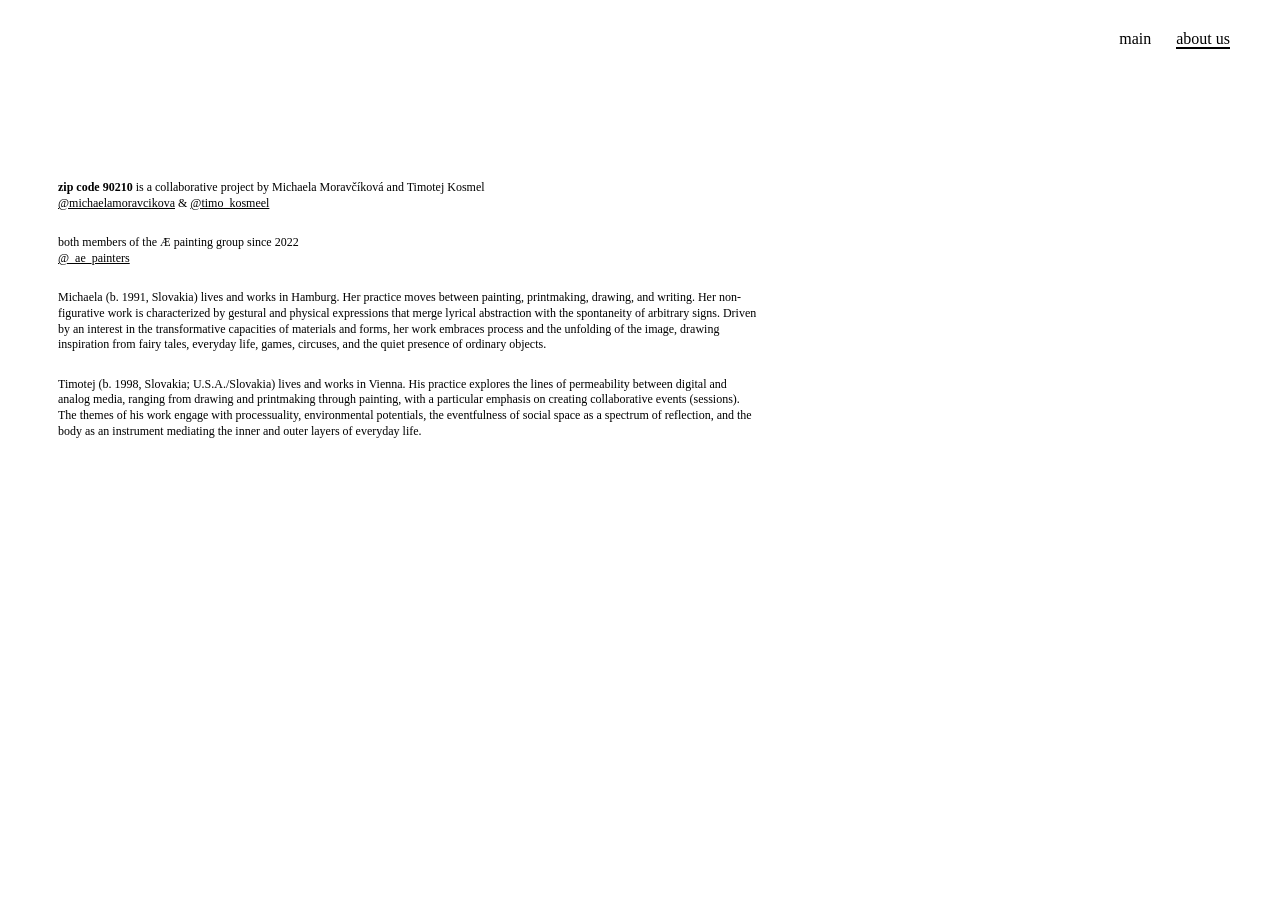
==== about.html @ baa7c712 "Add files via upload" ====
<!DOCTYPE html>
<html lang="en">
<head>
    <meta charset="UTF-8">
    <link rel="stylesheet" href="styles.css">
    <title>about us</title>
</head>
<body>

<ul class="top-right-links">
    <li><a href="index.html">main</a></li>
    <li><a href="about.html" class="current">about us</a></li>
</ul>

<div class="about-content">
    <p>
        <strong>zip code 90210</strong> is a collaborative project by Michaela Moravčíková and Timotej Kosmel<br>
        <a href="https://www.instagram.com/michaelamoravcikova/" target="_blank">@michaelamoravcikova</a> &
        <a href="https://www.instagram.com/timo_kosmeel/" target="_blank">@timo_kosmeel</a>
    </p>

    <p>
        both members of the Æ painting group since 2022<br>
        <a href="https://www.instagram.com/_ae_painters/" target="_blank">@_ae_painters</a>
    </p>

    <p>
        Michaela (b. 1991, Slovakia) lives and works in Hamburg. Her practice moves between painting, printmaking, drawing, and writing. Her non-figurative work is characterized by gestural and physical expressions that merge lyrical abstraction with the spontaneity of arbitrary signs. Driven by an interest in the transformative capacities of materials and forms, her work embraces process and the unfolding of the image, drawing inspiration from fairy tales, everyday life, games, circuses, and the quiet presence of ordinary objects.
    </p>

    <p>
        Timotej (b. 1998, Slovakia; U.S.A./Slovakia) lives and works in Vienna. His practice explores the lines of permeability between digital and analog media, ranging from drawing and printmaking through painting, with a particular emphasis on creating collaborative events (sessions). The themes of his work engage with processuality, environmental potentials, the eventfulness of social space as a spectrum of reflection, and the body as an instrument mediating the inner and outer layers of everyday life.
    </p>
</div>
</body>

</html>
---- styles.css ----
a[href]{
    color:black;
    text-decoration: none;
    font-family: "Avenir Next";
}

a[href]:hover{
    opacity: 0.5;
}

li{
    color:black;
    text-decoration: none;
    font-family: "Avenir Next";
}

a.instagram-link {
    transition: all 0.3s ease;
    opacity: 0.25;
}

a.instagram-link:hover {
    opacity: 0.8;
    transform: scale(1.1);
}

ul.main-links-list{
    list-style-type: none;
    margin: 0;
    padding: 0;
    position: absolute;
    left: 50px;
    top: 75px;
}

ul.main-links-list a {
    text-decoration: underline;
}

nav.notebooks-nav ul.main-links-list{
    list-style-type: none;
    margin: 0;
    padding: 0;
    position: absolute;
    left: 200px;
    top: 168px;
}

div.main-nav-div{
    position: sticky;
    top: 0;
    height: 150px;
}

div.main-nav-div a.current{
    border-bottom: 2px solid black;
}

.zc-text {
    position: absolute;
    left: 50px;
    top: 10px;
    font-family: "Academy Engraved LET";
}

.pdf-container-right {
    position: absolute;
    right: 200px;
    top: 150px;
    width: 50%;
    height: 100vh;
    padding: 2em;
    
}

.pdf-container-right embed {
    border: none;
}


ul.top-right-links {
    list-style: none;
    margin: 0;
    padding: 0;
    position: absolute;
    top: 30px;
    right: 50px;
    display: flex;
    gap: 25px;
}

ul.top-right-links li {
    margin: 0;
}

ul.top-right-links a {
    text-decoration: none;
    color: black;
    font-family: "Avenir Next";
}

ul.top-right-links a:hover {
    opacity: 0.5;
}

ul.top-right-links a.current{
    border-bottom: 2px solid black;
}

.about-content {
    max-width: 700px;
    margin-top: 180px;
    margin-left: 50px;
    margin-bottom: 80px;

    font-family: "Avenir Next";
    font-size: 12px;
    line-height: 1.3;
    color: black;
}

.about-content p {
    margin-bottom: 2em;
}

.about-content a {
    text-decoration: underline;
}
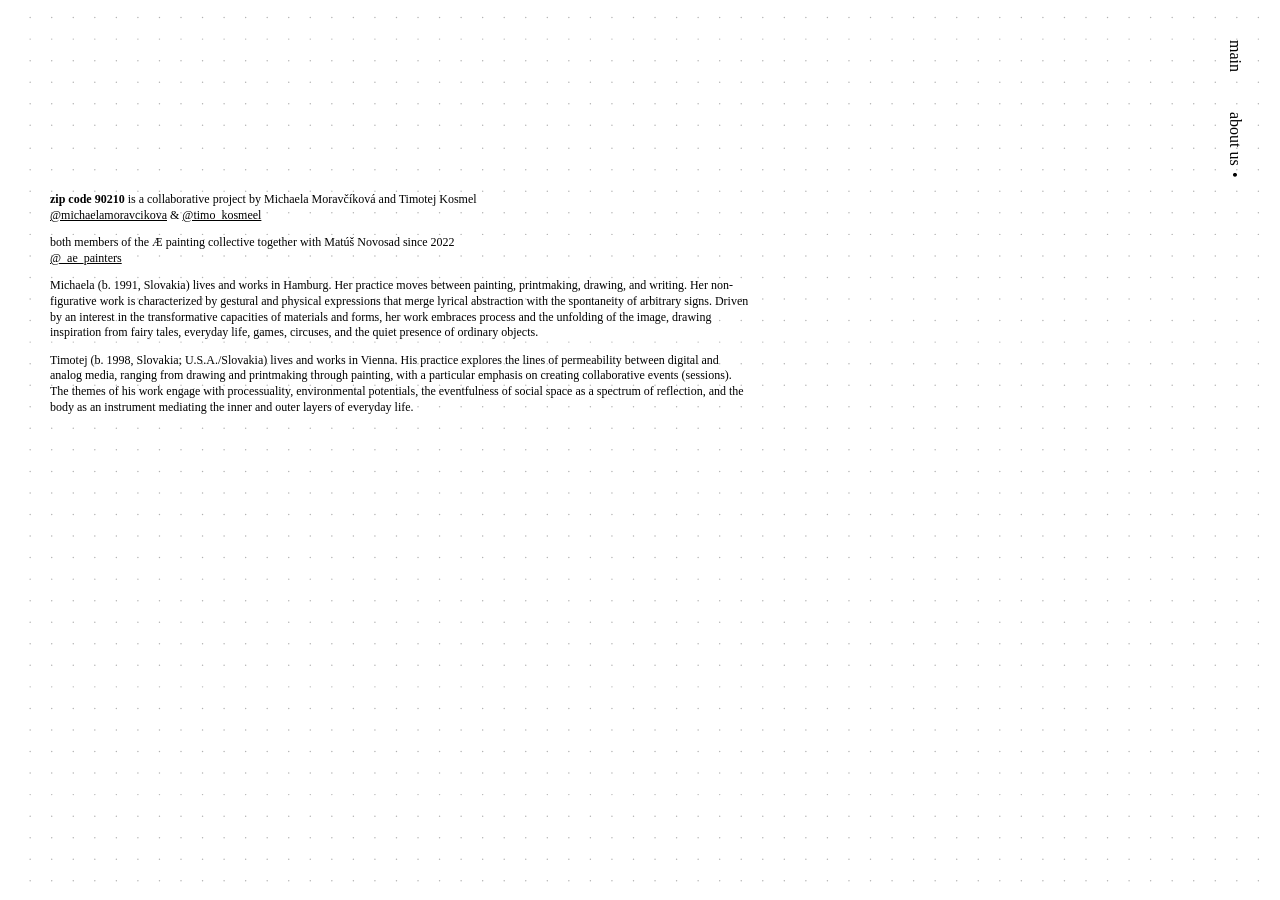
==== commit 4c34ac93: "Update about.html" ====
--- a/about.html
+++ b/about.html
@@ -20,7 +20,7 @@
     </p>
 
     <p>
-        both members of the Æ painting group since 2022<br>
+        both members of the Æ painting collective together with Matúš Novosad since 2022<br>
         <a href="https://www.instagram.com/_ae_painters/" target="_blank">@_ae_painters</a>
     </p>
 
@@ -34,4 +34,4 @@
 </div>
 </body>
 
-</html>+</html>
--- a/styles.css
+++ b/styles.css
@@ -1,3 +1,18 @@
+body {
+    margin: 0;
+    min-height: 100vh;
+    position: relative;
+}
+
+body::before {
+    content: "";
+    position: fixed;
+    inset: 0;
+    background: url("zipcode_background.svg") center / cover no-repeat;
+    z-index: -1;
+    pointer-events: none;
+}
+
 a[href]{
     color:black;
     text-decoration: none;
@@ -80,13 +95,12 @@
 
 ul.top-right-links {
     list-style: none;
-    margin: 0;
-    padding: 0;
     position: absolute;
-    top: 30px;
-    right: 50px;
+    top: 0px;
+    right: 20px;
     display: flex;
-    gap: 25px;
+    gap: 40px;
+    writing-mode: vertical-rl;
 }
 
 ul.top-right-links li {
@@ -103,15 +117,31 @@
     opacity: 0.5;
 }
 
-ul.top-right-links a.current{
-    border-bottom: 2px solid black;
+ul.top-right-links a.current {
+    position: relative;
+}
+
+ul.top-right-links a.current::after {
+    content: "•";
+    position: absolute;
+    left: 40%;
+    bottom: -12px;
+    transform: translateX(-50%);
+    font-size: 1rem;
+    line-height: 1;
+    color: #000;
 }
 
 .about-content {
     max-width: 700px;
-    margin-top: 180px;
-    margin-left: 50px;
-    margin-bottom: 80px;
+    margin: 0 0 80px 50px;
+    padding-top: 180px;
+
+    font-family: "Avenir Next";
+    font-size: 12px;
+    line-height: 1.3;
+    color: black;
+    }
 
     font-family: "Avenir Next";
     font-size: 12px;
@@ -125,4 +155,4 @@
 
 .about-content a {
     text-decoration: underline;
-}+}
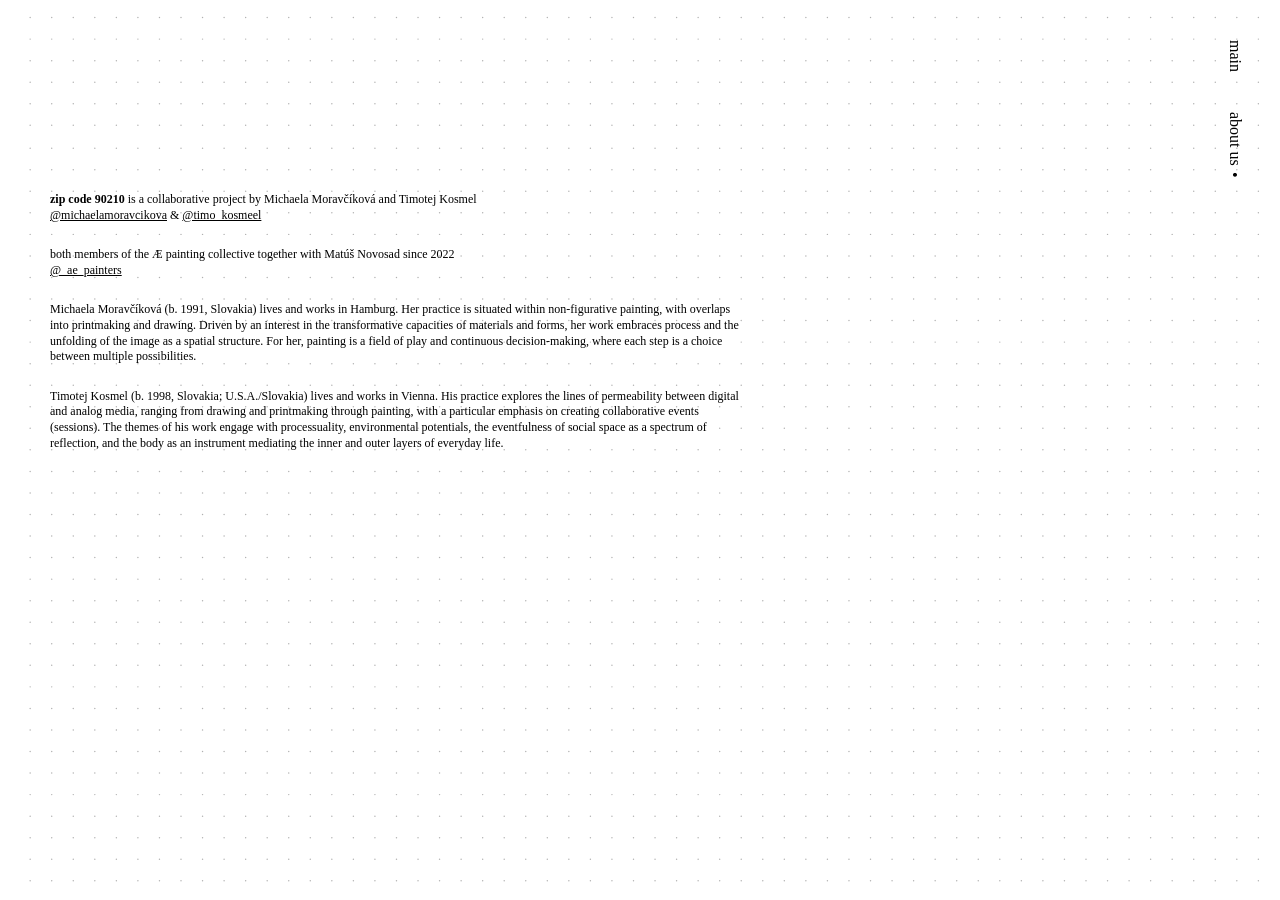
==== commit ee0893c8: "Update about.html" ====
--- a/about.html
+++ b/about.html
@@ -25,11 +25,11 @@
     </p>
 
     <p>
-        Michaela (b. 1991, Slovakia) lives and works in Hamburg. Her practice moves between painting, printmaking, drawing, and writing. Her non-figurative work is characterized by gestural and physical expressions that merge lyrical abstraction with the spontaneity of arbitrary signs. Driven by an interest in the transformative capacities of materials and forms, her work embraces process and the unfolding of the image, drawing inspiration from fairy tales, everyday life, games, circuses, and the quiet presence of ordinary objects.
+        Michaela Moravčíková (b. 1991, Slovakia) lives and works in Hamburg. Her practice is situated within non-figurative painting, with overlaps into printmaking and drawing. Driven by an interest in the transformative capacities of materials and forms, her work embraces process and the unfolding of the image as a spatial structure. For her, painting is a field of play and continuous decision-making, where each step is a choice between multiple possibilities.
     </p>
 
     <p>
-        Timotej (b. 1998, Slovakia; U.S.A./Slovakia) lives and works in Vienna. His practice explores the lines of permeability between digital and analog media, ranging from drawing and printmaking through painting, with a particular emphasis on creating collaborative events (sessions). The themes of his work engage with processuality, environmental potentials, the eventfulness of social space as a spectrum of reflection, and the body as an instrument mediating the inner and outer layers of everyday life.
+        Timotej Kosmel (b. 1998, Slovakia; U.S.A./Slovakia) lives and works in Vienna. His practice explores the lines of permeability between digital and analog media, ranging from drawing and printmaking through painting, with a particular emphasis on creating collaborative events (sessions). The themes of his work engage with processuality, environmental potentials, the eventfulness of social space as a spectrum of reflection, and the body as an instrument mediating the inner and outer layers of everyday life.
     </p>
 </div>
 </body>
--- a/styles.css
+++ b/styles.css
@@ -16,7 +16,7 @@
 a[href]{
     color:black;
     text-decoration: none;
-    font-family: "Avenir Next";
+    font-family: "Times New Roman";
 }
 
 a[href]:hover{
@@ -26,7 +26,7 @@
 li{
     color:black;
     text-decoration: none;
-    font-family: "Avenir Next";
+    font-family: "Times New Roman";
 }
 
 a.instagram-link {
@@ -110,7 +110,7 @@
 ul.top-right-links a {
     text-decoration: none;
     color: black;
-    font-family: "Avenir Next";
+    font-family: "Times New Roman";
 }
 
 ul.top-right-links a:hover {
@@ -137,17 +137,11 @@
     margin: 0 0 80px 50px;
     padding-top: 180px;
 
-    font-family: "Avenir Next";
+    font-family: "Times New Roman";
     font-size: 12px;
     line-height: 1.3;
     color: black;
     }
-
-    font-family: "Avenir Next";
-    font-size: 12px;
-    line-height: 1.3;
-    color: black;
-}
 
 .about-content p {
     margin-bottom: 2em;
